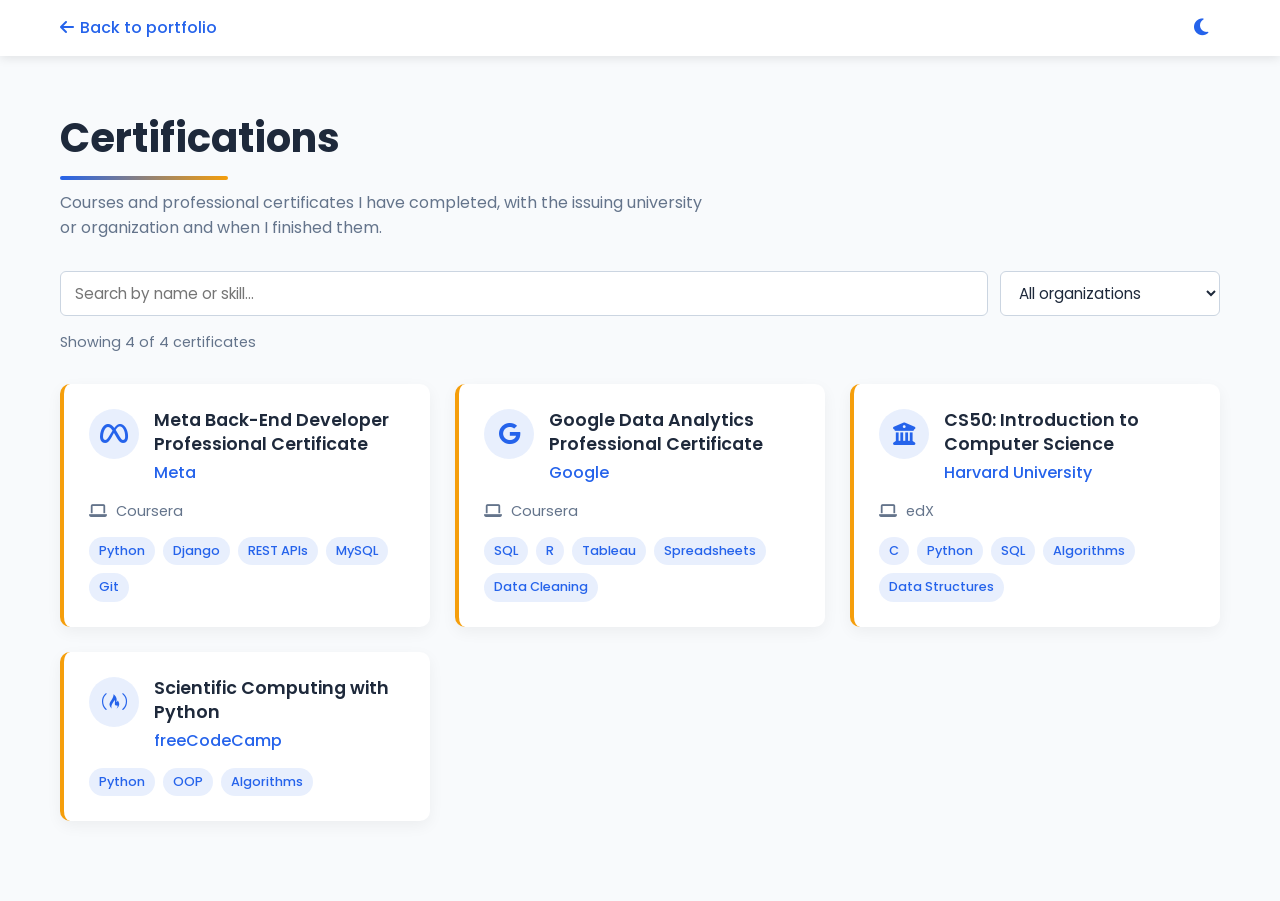
==== certifications.html @ b435b186 "added certificates section" ====
<!DOCTYPE html>
<html lang="en">
<head>
    <meta charset="UTF-8">
    <meta name="viewport" content="width=device-width, initial-scale=1.0">
    <title>Certifications | Sourabh Gurav</title>
    <meta name="description" content="Certificates completed by Sourabh Gurav, with dates and issuing universities and organizations.">
    <link rel="stylesheet" href="https://cdnjs.cloudflare.com/ajax/libs/font-awesome/6.4.0/css/all.min.css">
    <link rel="preconnect" href="https://fonts.googleapis.com">
    <link rel="preconnect" href="https://fonts.gstatic.com" crossorigin>
    <link href="https://fonts.googleapis.com/css2?family=Poppins:wght@300;400;500;600;700&display=swap" rel="stylesheet">
    <link rel="stylesheet" href="css/certificates.css">
    <style>
        :root {
            --primary: #2563eb;
            --primary-dark: #1d4ed8;
            --secondary: #f59e0b;
            --dark: #1e293b;
            --light: #f8fafc;
            --gray: #94a3b8;
            --dark-gray: #64748b;
        }

        * { margin: 0; padding: 0; box-sizing: border-box; }

        body {
            font-family: 'Poppins', sans-serif;
            background-color: var(--light);
            color: var(--dark);
            line-height: 1.6;
            overflow-x: hidden;
        }

        /* Same dark-mode palette as index.html */
        body.dark-mode {
            --light: #7ca2db;
            --dark: #060505;
            background-color: #87e8ef;
        }

        a { text-decoration: none; color: inherit; }

        .container {
            max-width: 1200px;
            margin: 0 auto;
            padding: 0 20px;
        }

        .section-title {
            font-size: 2.5rem;
            font-weight: 700;
            position: relative;
            display: inline-block;
        }

        .section-title::after {
            content: '';
            position: absolute;
            bottom: -10px;
            left: 0;
            width: 60%;
            height: 4px;
            background: linear-gradient(90deg, var(--primary), var(--secondary));
            border-radius: 2px;
        }

        #theme-toggle {
            background: none;
            border: none;
            cursor: pointer;
            font-size: 1.2rem;
            color: var(--primary);
            padding: 0 12px;
        }

        #theme-toggle:hover { color: var(--secondary); }

        @media (max-width: 480px) {
            .section-title { font-size: 2rem; }
        }
    </style>
</head>
<body>
    <header class="cert-page-header">
        <div class="container">
            <nav>
                <a href="index.html#certifications" class="cert-back">
                    <i class="fas fa-arrow-left"></i>Back to portfolio
                </a>
                <button id="theme-toggle" aria-label="Toggle dark mode">
                    <i class="fas fa-moon"></i>
                </button>
            </nav>
        </div>
    </header>

    <main class="cert-page">
        <div class="container">
            <h1 class="section-title">Certifications</h1>
            <p class="cert-intro">
                Courses and professional certificates I have completed, with the issuing
                university or organization and when I finished them.
            </p>

            <div class="cert-toolbar">
                <input id="cert-search" type="search" placeholder="Search by name or skill..." aria-label="Search certificates">
                <select id="cert-filter" aria-label="Filter by organization"></select>
            </div>
            <p id="cert-summary" class="cert-summary"></p>

            <div id="cert-list" class="cert-grid"></div>
        </div>
    </main>

    <script src="js/certificates-data.js"></script>
    <script src="js/certificates.js"></script>
    <script src="js/theme.js"></script>
</body>
</html>
---- css/certificates.css ----
/* Certificate cards - shared by index.html and certifications.html */

.cert-grid {
    display: grid;
    grid-template-columns: repeat(auto-fill, minmax(300px, 1fr));
    gap: 25px;
    margin-top: 30px;
}

.cert-card {
    display: flex;
    flex-direction: column;
    gap: 14px;
    background-color: white;
    border-radius: 10px;
    padding: 25px;
    box-shadow: 0 5px 15px rgba(0, 0, 0, 0.05);
    border-left: 4px solid var(--secondary);
    transition: transform 0.3s ease, box-shadow 0.3s ease;
}

.cert-card:hover {
    transform: translateY(-5px);
    box-shadow: 0 10px 25px rgba(0, 0, 0, 0.1);
}

.cert-header {
    display: flex;
    align-items: flex-start;
    gap: 15px;
}

.cert-badge {
    flex-shrink: 0;
    width: 50px;
    height: 50px;
    border-radius: 50%;
    display: flex;
    align-items: center;
    justify-content: center;
    font-size: 1.4rem;
    color: var(--primary);
    background-color: rgba(37, 99, 235, 0.1);
}

.cert-title {
    font-size: 1.1rem;
    font-weight: 600;
    line-height: 1.35;
    color: #1e293b;
}

.cert-issuer {
    color: var(--primary);
    font-weight: 500;
    margin-top: 4px;
}

.cert-meta {
    display: flex;
    flex-wrap: wrap;
    gap: 8px 18px;
    font-size: 0.9rem;
    color: var(--dark-gray);
}

.cert-meta i {
    margin-right: 5px;
}

.cert-skills {
    display: flex;
    flex-wrap: wrap;
    gap: 8px;
}

.cert-skill {
    background-color: rgba(37, 99, 235, 0.1);
    color: var(--primary);
    padding: 4px 10px;
    border-radius: 20px;
    font-size: 0.8rem;
    font-weight: 500;
}

.cert-link {
    margin-top: auto;
    color: var(--primary);
    font-weight: 500;
    font-size: 0.95rem;
}

.cert-link:hover {
    color: var(--secondary);
}

.cert-more {
    text-align: center;
    margin-top: 40px;
}

.cert-more .btn i {
    margin-left: 8px;
    transition: transform 0.3s ease;
}

.cert-more .btn:hover i {
    transform: translateX(4px);
}

.cert-empty {
    color: var(--dark-gray);
    grid-column: 1 / -1;
    text-align: center;
    padding: 40px 0;
}

/* ---- Standalone certifications.html page ---- */

.cert-page-header {
    position: sticky;
    top: 0;
    z-index: 100;
    background-color: rgba(255, 255, 255, 0.95);
    box-shadow: 0 2px 10px rgba(0, 0, 0, 0.1);
}

.cert-page-header nav {
    display: flex;
    align-items: center;
    justify-content: space-between;
    gap: 12px;
    padding: 15px 0;
}

.cert-back {
    color: var(--primary);
    font-weight: 500;
}

.cert-back i {
    margin-right: 6px;
}

.cert-page {
    padding: 50px 0 80px;
}

.cert-page .container {
    max-width: 1200px;
    margin: 0 auto;
    padding: 0 20px;
}

.cert-intro {
    color: var(--dark-gray);
    margin-top: 20px;
    max-width: 650px;
}

.cert-toolbar {
    display: flex;
    flex-wrap: wrap;
    align-items: center;
    gap: 12px;
    margin-top: 30px;
}

.cert-toolbar input,
.cert-toolbar select {
    font-family: inherit;
    font-size: 0.95rem;
    padding: 10px 14px;
    border: 1px solid #cbd5e1;
    border-radius: 6px;
    background-color: white;
    color: #1e293b;
}

.cert-toolbar input {
    flex: 1 1 240px;
}

.cert-toolbar select {
    flex: 0 1 220px;
}

.cert-summary {
    margin-top: 15px;
    font-size: 0.9rem;
    color: var(--dark-gray);
}

@media (max-width: 480px) {
    .cert-grid {
        grid-template-columns: 1fr;
    }

    .cert-toolbar select {
        flex: 1 1 100%;
    }
}
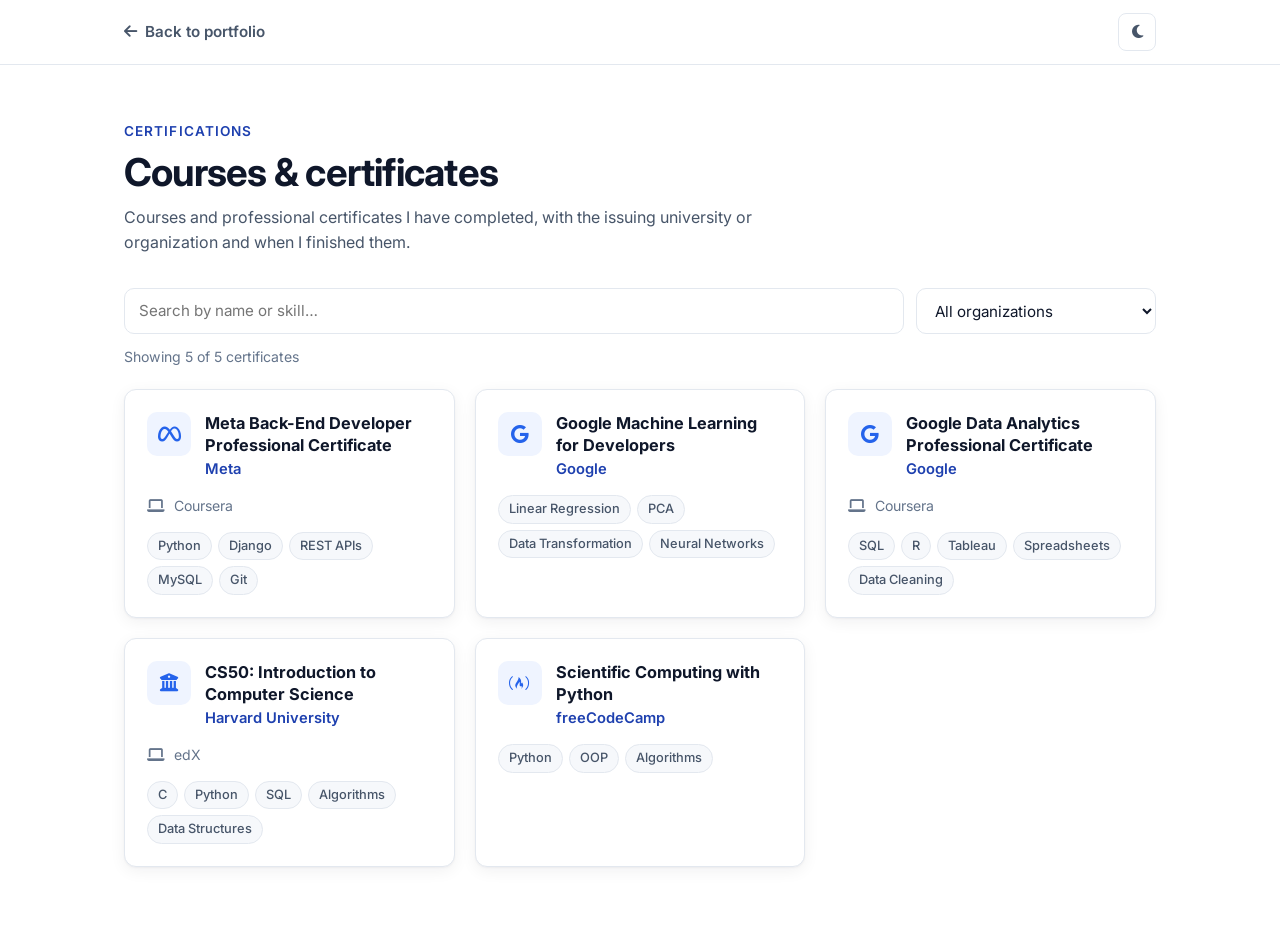
==== commit 4f8fd4b7: "Fix bad merge: restore redesigned index.html and add certifications The merge of the certificates br" ====
--- a/certifications.html
+++ b/certifications.html
@@ -3,117 +3,144 @@
 <head>
     <meta charset="UTF-8">
     <meta name="viewport" content="width=device-width, initial-scale=1.0">
-    <title>Certifications | Sourabh Gurav</title>
-    <meta name="description" content="Certificates completed by Sourabh Gurav, with dates and issuing universities and organizations.">
+    <title>Certifications · Sourabh Gurav</title>
+    <meta name="description" content="Certificates completed by Sourabh Gurav, with completion dates and issuing universities and organizations.">
+    <link rel="canonical" href="https://sougur.github.io/certifications.html">
+    <link rel="icon" href="images/sourabh.png">
     <link rel="stylesheet" href="https://cdnjs.cloudflare.com/ajax/libs/font-awesome/6.4.0/css/all.min.css">
     <link rel="preconnect" href="https://fonts.googleapis.com">
     <link rel="preconnect" href="https://fonts.gstatic.com" crossorigin>
-    <link href="https://fonts.googleapis.com/css2?family=Poppins:wght@300;400;500;600;700&display=swap" rel="stylesheet">
+    <link href="https://fonts.googleapis.com/css2?family=Inter:wght@400;500;600;700;800&display=swap" rel="stylesheet">
     <link rel="stylesheet" href="css/certificates.css">
     <style>
+        * { margin: 0; padding: 0; box-sizing: border-box; }
+
+        /* Same design tokens as index.html */
         :root {
-            --primary: #2563eb;
-            --primary-dark: #1d4ed8;
-            --secondary: #f59e0b;
-            --dark: #1e293b;
-            --light: #f8fafc;
-            --gray: #94a3b8;
-            --dark-gray: #64748b;
+            --bg: #ffffff;
+            --bg-alt: #f6f8fb;
+            --surface: #ffffff;
+            --border: #e3e8ef;
+            --text: #0f172a;
+            --text-muted: #475569;
+            --text-soft: #64748b;
+            --accent: #2563eb;
+            --accent-hover: #1d4ed8;
+            --accent-soft: #eff4ff;
+            --accent-text: #1e40af;
+            --shadow: 0 1px 2px rgba(15, 23, 42, 0.04), 0 4px 16px rgba(15, 23, 42, 0.06);
+            --radius: 12px;
+            --nav-bg: rgba(255, 255, 255, 0.9);
+        }
+        @media (prefers-color-scheme: dark) {
+            :root:not([data-theme="light"]) {
+                --bg: #0b1120; --bg-alt: #0f172a; --surface: #131c31; --border: #1f2a44;
+                --text: #e6ebf5; --text-muted: #a5b1c7; --text-soft: #8291ab;
+                --accent: #60a5fa; --accent-hover: #93c5fd; --accent-soft: #15233f; --accent-text: #93c5fd;
+                --shadow: 0 1px 2px rgba(0, 0, 0, 0.3), 0 4px 16px rgba(0, 0, 0, 0.25);
+                --nav-bg: rgba(11, 17, 32, 0.9);
+            }
+        }
+        :root[data-theme="dark"] {
+            --bg: #0b1120; --bg-alt: #0f172a; --surface: #131c31; --border: #1f2a44;
+            --text: #e6ebf5; --text-muted: #a5b1c7; --text-soft: #8291ab;
+            --accent: #60a5fa; --accent-hover: #93c5fd; --accent-soft: #15233f; --accent-text: #93c5fd;
+            --shadow: 0 1px 2px rgba(0, 0, 0, 0.3), 0 4px 16px rgba(0, 0, 0, 0.25);
+            --nav-bg: rgba(11, 17, 32, 0.9);
         }
 
-        * { margin: 0; padding: 0; box-sizing: border-box; }
+        body {
+            font-family: 'Inter', -apple-system, BlinkMacSystemFont, 'Segoe UI', sans-serif;
+            background: var(--bg);
+            color: var(--text);
+            line-height: 1.6;
+            -webkit-font-smoothing: antialiased;
+        }
+        a { color: var(--accent); text-decoration: none; }
+        a:hover { color: var(--accent-hover); }
 
-        body {
-            font-family: 'Poppins', sans-serif;
-            background-color: var(--light);
-            color: var(--dark);
-            line-height: 1.6;
-            overflow-x: hidden;
+        .container { max-width: 1080px; margin: 0 auto; padding: 0 16px; }
+        @media (min-width: 640px) { .container { padding: 0 24px; } }
+
+        header {
+            position: sticky; top: 0; z-index: 100;
+            background: var(--nav-bg);
+            backdrop-filter: blur(10px);
+            -webkit-backdrop-filter: blur(10px);
+            border-bottom: 1px solid var(--border);
         }
+        nav { display: flex; align-items: center; justify-content: space-between; height: 64px; gap: 16px; }
+        .back { color: var(--text-muted); font-weight: 600; font-size: 0.95rem; display: inline-flex; align-items: center; gap: 8px; }
+        .back:hover { color: var(--text); }
+        .icon-btn {
+            width: 38px; height: 38px; border-radius: 8px; border: 1px solid var(--border);
+            background: var(--surface); color: var(--text-muted); cursor: pointer;
+            display: inline-flex; align-items: center; justify-content: center; font-size: 0.95rem;
+        }
+        .icon-btn:hover { color: var(--text); }
 
-        /* Same dark-mode palette as index.html */
-        body.dark-mode {
-            --light: #7ca2db;
-            --dark: #060505;
-            background-color: #87e8ef;
-        }
-
-        a { text-decoration: none; color: inherit; }
-
-        .container {
-            max-width: 1200px;
-            margin: 0 auto;
-            padding: 0 20px;
-        }
-
-        .section-title {
-            font-size: 2.5rem;
-            font-weight: 700;
-            position: relative;
-            display: inline-block;
-        }
-
-        .section-title::after {
-            content: '';
-            position: absolute;
-            bottom: -10px;
-            left: 0;
-            width: 60%;
-            height: 4px;
-            background: linear-gradient(90deg, var(--primary), var(--secondary));
-            border-radius: 2px;
-        }
-
-        #theme-toggle {
-            background: none;
-            border: none;
-            cursor: pointer;
-            font-size: 1.2rem;
-            color: var(--primary);
-            padding: 0 12px;
-        }
-
-        #theme-toggle:hover { color: var(--secondary); }
-
-        @media (max-width: 480px) {
-            .section-title { font-size: 2rem; }
-        }
+        main { padding: 56px 0 72px; }
+        .eyebrow { color: var(--accent-text); font-weight: 600; font-size: 0.85rem; text-transform: uppercase; letter-spacing: 0.08em; }
+        h1 { font-size: clamp(1.8rem, 4vw, 2.4rem); letter-spacing: -0.02em; line-height: 1.2; margin-top: 6px; }
+        .intro { color: var(--text-muted); margin: 10px 0 32px; max-width: 640px; }
     </style>
 </head>
 <body>
-    <header class="cert-page-header">
-        <div class="container">
-            <nav>
-                <a href="index.html#certifications" class="cert-back">
-                    <i class="fas fa-arrow-left"></i>Back to portfolio
-                </a>
-                <button id="theme-toggle" aria-label="Toggle dark mode">
-                    <i class="fas fa-moon"></i>
-                </button>
-            </nav>
+<header>
+    <div class="container">
+        <nav>
+            <a href="index.html#certifications" class="back"><i class="fas fa-arrow-left"></i> Back to portfolio</a>
+            <button class="icon-btn" id="themeToggle" aria-label="Toggle dark mode"><i class="fas fa-moon"></i></button>
+        </nav>
+    </div>
+</header>
+
+<main>
+    <div class="container">
+        <div class="eyebrow">Certifications</div>
+        <h1>Courses &amp; certificates</h1>
+        <p class="intro">
+            Courses and professional certificates I have completed, with the issuing
+            university or organization and when I finished them.
+        </p>
+
+        <div class="cert-toolbar">
+            <input id="cert-search" type="search" placeholder="Search by name or skill…" aria-label="Search certificates">
+            <select id="cert-filter" aria-label="Filter by organization"></select>
         </div>
-    </header>
+        <p id="cert-summary" class="cert-summary"></p>
 
-    <main class="cert-page">
-        <div class="container">
-            <h1 class="section-title">Certifications</h1>
-            <p class="cert-intro">
-                Courses and professional certificates I have completed, with the issuing
-                university or organization and when I finished them.
-            </p>
+        <div id="cert-list" class="cert-grid"></div>
+    </div>
+</main>
 
-            <div class="cert-toolbar">
-                <input id="cert-search" type="search" placeholder="Search by name or skill..." aria-label="Search certificates">
-                <select id="cert-filter" aria-label="Filter by organization"></select>
-            </div>
-            <p id="cert-summary" class="cert-summary"></p>
+<script src="js/certificates-data.js"></script>
+<script src="js/certificates.js"></script>
+<script>
+// Theme toggle: same behaviour and storage key as index.html, so the choice carries over.
+(function () {
+    const root = document.documentElement;
+    const icon = document.querySelector('#themeToggle i');
+    const prefersDark = window.matchMedia('(prefers-color-scheme: dark)');
+    let saved = null;
+    try { saved = localStorage.getItem('theme'); } catch (e) {}
+    if (saved) root.setAttribute('data-theme', saved);
 
-            <div id="cert-list" class="cert-grid"></div>
-        </div>
-    </main>
+    function isDark() {
+        const t = root.getAttribute('data-theme');
+        return t ? t === 'dark' : prefersDark.matches;
+    }
+    function syncIcon() { icon.className = isDark() ? 'fas fa-sun' : 'fas fa-moon'; }
+    syncIcon();
+    prefersDark.addEventListener('change', syncIcon);
 
-    <script src="js/certificates-data.js"></script>
-    <script src="js/certificates.js"></script>
-    <script src="js/theme.js"></script>
+    document.getElementById('themeToggle').addEventListener('click', () => {
+        const next = isDark() ? 'light' : 'dark';
+        root.setAttribute('data-theme', next);
+        try { localStorage.setItem('theme', next); } catch (e) {}
+        syncIcon();
+    });
+})();
+</script>
 </body>
 </html>
--- a/css/certificates.css
+++ b/css/certificates.css
@@ -1,67 +1,64 @@
-/* Certificate cards - shared by index.html and certifications.html */
+/* Certificate cards - shared by index.html and certifications.html.
+   Uses the design tokens (--surface, --border, --accent, ...) defined in each page's :root. */
 
 .cert-grid {
     display: grid;
-    grid-template-columns: repeat(auto-fill, minmax(300px, 1fr));
-    gap: 25px;
-    margin-top: 30px;
+    grid-template-columns: repeat(auto-fill, minmax(280px, 1fr));
+    gap: 20px;
 }
 
 .cert-card {
     display: flex;
     flex-direction: column;
     gap: 14px;
-    background-color: white;
-    border-radius: 10px;
-    padding: 25px;
-    box-shadow: 0 5px 15px rgba(0, 0, 0, 0.05);
-    border-left: 4px solid var(--secondary);
-    transition: transform 0.3s ease, box-shadow 0.3s ease;
-}
-
-.cert-card:hover {
-    transform: translateY(-5px);
-    box-shadow: 0 10px 25px rgba(0, 0, 0, 0.1);
+    background: var(--surface);
+    border: 1px solid var(--border);
+    border-radius: var(--radius);
+    padding: 22px;
+    box-shadow: var(--shadow);
+    min-width: 0;
 }
 
 .cert-header {
     display: flex;
     align-items: flex-start;
-    gap: 15px;
+    gap: 14px;
 }
 
 .cert-badge {
     flex-shrink: 0;
-    width: 50px;
-    height: 50px;
-    border-radius: 50%;
+    width: 44px;
+    height: 44px;
+    border-radius: 10px;
     display: flex;
     align-items: center;
     justify-content: center;
-    font-size: 1.4rem;
-    color: var(--primary);
-    background-color: rgba(37, 99, 235, 0.1);
+    font-size: 1.15rem;
+    background: var(--accent-soft);
+    color: var(--accent);
 }
 
 .cert-title {
-    font-size: 1.1rem;
-    font-weight: 600;
+    font-size: 1.02rem;
+    font-weight: 700;
     line-height: 1.35;
-    color: #1e293b;
+    color: var(--text);
+    overflow-wrap: anywhere;
 }
 
 .cert-issuer {
-    color: var(--primary);
-    font-weight: 500;
-    margin-top: 4px;
+    color: var(--accent-text);
+    font-weight: 600;
+    font-size: 0.92rem;
+    margin-top: 2px;
 }
 
 .cert-meta {
     display: flex;
     flex-wrap: wrap;
-    gap: 8px 18px;
-    font-size: 0.9rem;
-    color: var(--dark-gray);
+    gap: 6px 16px;
+    font-size: 0.88rem;
+    color: var(--text-soft);
 }
 
 .cert-meta i {
@@ -71,45 +68,32 @@
 .cert-skills {
     display: flex;
     flex-wrap: wrap;
-    gap: 8px;
+    gap: 6px;
 }
 
 .cert-skill {
-    background-color: rgba(37, 99, 235, 0.1);
-    color: var(--primary);
-    padding: 4px 10px;
-    border-radius: 20px;
+    background: var(--bg-alt);
+    border: 1px solid var(--border);
+    color: var(--text-muted);
+    padding: 3px 10px;
+    border-radius: 999px;
     font-size: 0.8rem;
     font-weight: 500;
 }
 
 .cert-link {
     margin-top: auto;
-    color: var(--primary);
-    font-weight: 500;
-    font-size: 0.95rem;
-}
-
-.cert-link:hover {
-    color: var(--secondary);
+    font-weight: 600;
+    font-size: 0.9rem;
 }
 
 .cert-more {
     text-align: center;
-    margin-top: 40px;
-}
-
-.cert-more .btn i {
-    margin-left: 8px;
-    transition: transform 0.3s ease;
-}
-
-.cert-more .btn:hover i {
-    transform: translateX(4px);
+    margin-top: 32px;
 }
 
 .cert-empty {
-    color: var(--dark-gray);
+    color: var(--text-soft);
     grid-column: 1 / -1;
     text-align: center;
     padding: 40px 0;
@@ -117,86 +101,34 @@
 
 /* ---- Standalone certifications.html page ---- */
 
-.cert-page-header {
-    position: sticky;
-    top: 0;
-    z-index: 100;
-    background-color: rgba(255, 255, 255, 0.95);
-    box-shadow: 0 2px 10px rgba(0, 0, 0, 0.1);
-}
-
-.cert-page-header nav {
-    display: flex;
-    align-items: center;
-    justify-content: space-between;
-    gap: 12px;
-    padding: 15px 0;
-}
-
-.cert-back {
-    color: var(--primary);
-    font-weight: 500;
-}
-
-.cert-back i {
-    margin-right: 6px;
-}
-
-.cert-page {
-    padding: 50px 0 80px;
-}
-
-.cert-page .container {
-    max-width: 1200px;
-    margin: 0 auto;
-    padding: 0 20px;
-}
-
-.cert-intro {
-    color: var(--dark-gray);
-    margin-top: 20px;
-    max-width: 650px;
-}
-
 .cert-toolbar {
     display: flex;
     flex-wrap: wrap;
-    align-items: center;
     gap: 12px;
-    margin-top: 30px;
+    margin-bottom: 12px;
 }
 
 .cert-toolbar input,
 .cert-toolbar select {
-    font-family: inherit;
+    font: inherit;
     font-size: 0.95rem;
     padding: 10px 14px;
-    border: 1px solid #cbd5e1;
-    border-radius: 6px;
-    background-color: white;
-    color: #1e293b;
+    border: 1px solid var(--border);
+    border-radius: 10px;
+    background: var(--surface);
+    color: var(--text);
+    min-width: 0;
 }
 
-.cert-toolbar input {
-    flex: 1 1 240px;
-}
-
-.cert-toolbar select {
-    flex: 0 1 220px;
-}
+.cert-toolbar input { flex: 1 1 240px; }
+.cert-toolbar select { flex: 0 1 240px; }
 
 .cert-summary {
-    margin-top: 15px;
-    font-size: 0.9rem;
-    color: var(--dark-gray);
+    font-size: 0.88rem;
+    color: var(--text-soft);
+    margin-bottom: 20px;
 }
 
 @media (max-width: 480px) {
-    .cert-grid {
-        grid-template-columns: 1fr;
-    }
-
-    .cert-toolbar select {
-        flex: 1 1 100%;
-    }
+    .cert-toolbar select { flex: 1 1 100%; }
 }
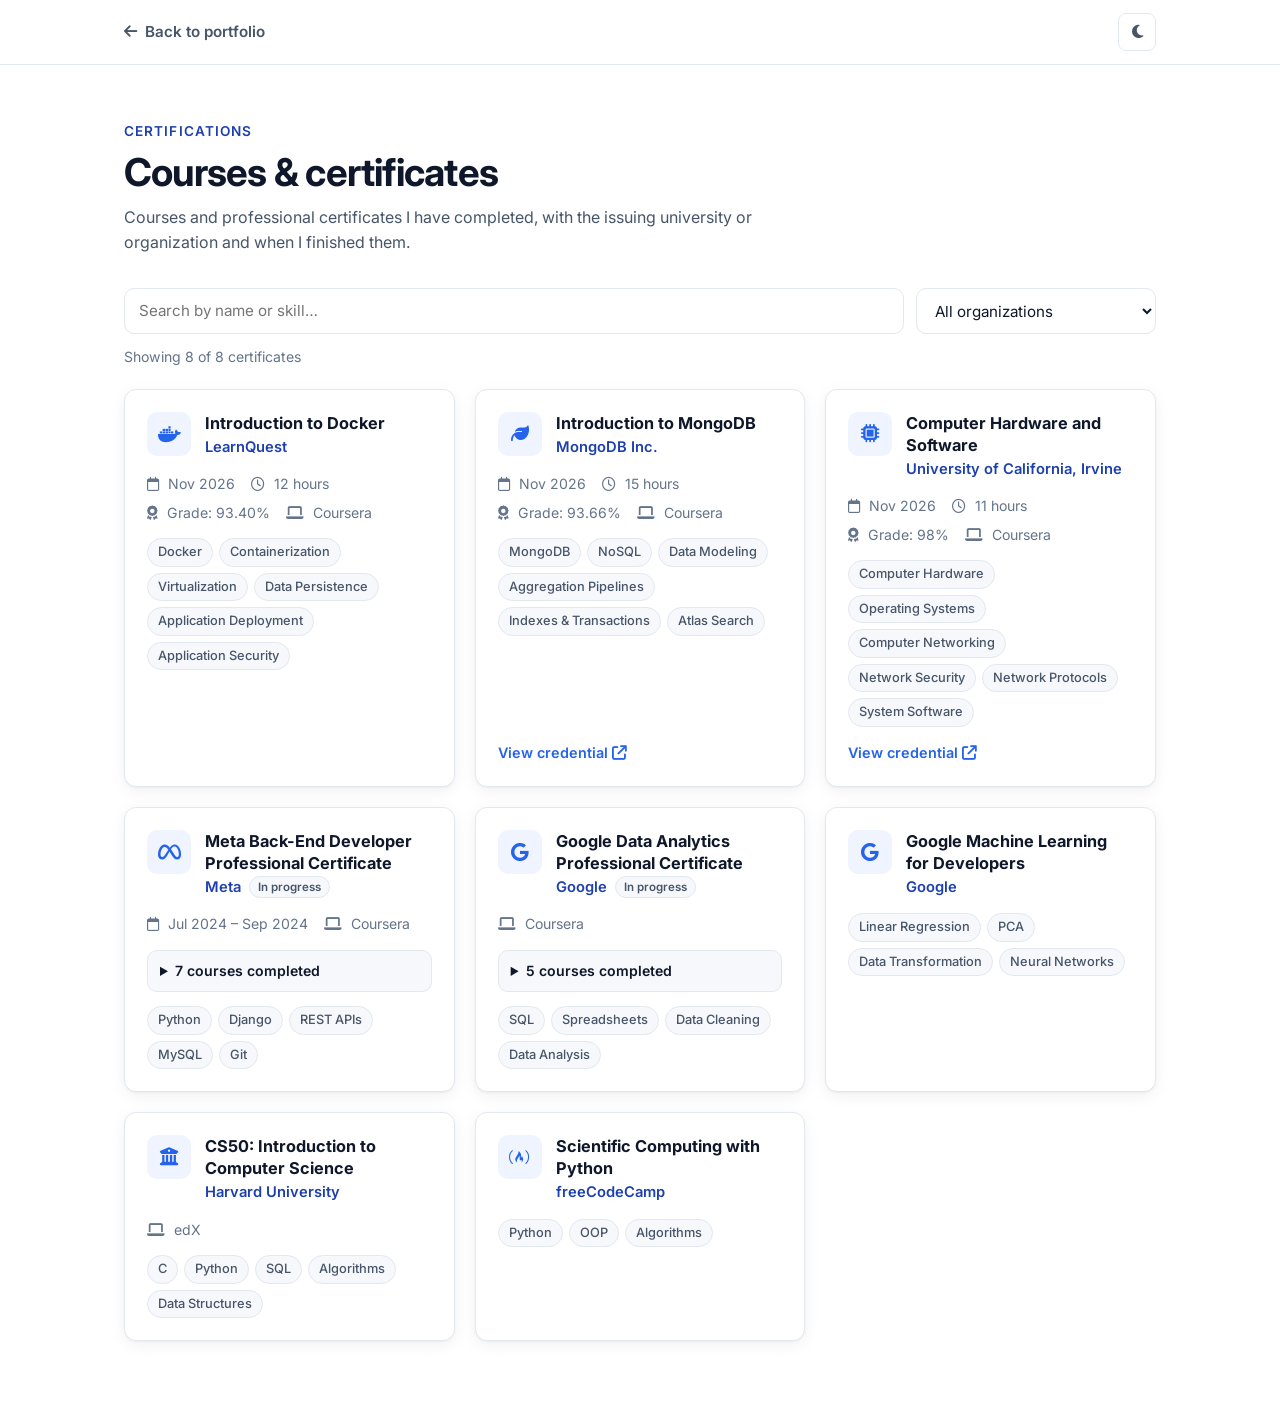
==== commit 162ae0e3: "added and updated photo" ====
--- a/certifications.html
+++ b/certifications.html
@@ -6,7 +6,7 @@
     <title>Certifications · Sourabh Gurav</title>
     <meta name="description" content="Certificates completed by Sourabh Gurav, with completion dates and issuing universities and organizations.">
     <link rel="canonical" href="https://sougur.github.io/certifications.html">
-    <link rel="icon" href="images/sourabh.png">
+    <link rel="icon" href="images/favicon.png">
     <link rel="stylesheet" href="https://cdnjs.cloudflare.com/ajax/libs/font-awesome/6.4.0/css/all.min.css">
     <link rel="preconnect" href="https://fonts.googleapis.com">
     <link rel="preconnect" href="https://fonts.gstatic.com" crossorigin>
--- a/css/certificates.css
+++ b/css/certificates.css
@@ -132,3 +132,64 @@
 @media (max-width: 480px) {
     .cert-toolbar select { flex: 1 1 100%; }
 }
+
+/* ---- Grouped programs (several courses under one certificate) ---- */
+
+.cert-status {
+    display: inline-block;
+    margin-left: 8px;
+    padding: 1px 8px;
+    border-radius: 999px;
+    font-size: 0.72rem;
+    font-weight: 600;
+    vertical-align: 1px;
+    color: var(--text-muted);
+    background: var(--bg-alt);
+    border: 1px solid var(--border);
+}
+
+.cert-courses {
+    border: 1px solid var(--border);
+    border-radius: 10px;
+    background: var(--bg-alt);
+}
+
+.cert-courses summary {
+    cursor: pointer;
+    padding: 9px 12px;
+    font-size: 0.88rem;
+    font-weight: 600;
+    color: var(--text);
+}
+
+.cert-courses ul {
+    list-style: none;
+    padding: 0 12px 10px;
+}
+
+.cert-courses li {
+    display: flex;
+    justify-content: space-between;
+    align-items: baseline;
+    gap: 10px;
+    padding: 6px 0;
+    border-top: 1px solid var(--border);
+    font-size: 0.85rem;
+}
+
+.cert-course-title {
+    color: var(--text-muted);
+    min-width: 0;
+}
+
+.cert-course-meta {
+    flex-shrink: 0;
+    display: inline-flex;
+    gap: 10px;
+    color: var(--text-soft);
+    font-size: 0.8rem;
+}
+
+.cert-course-meta a {
+    font-weight: 600;
+}
